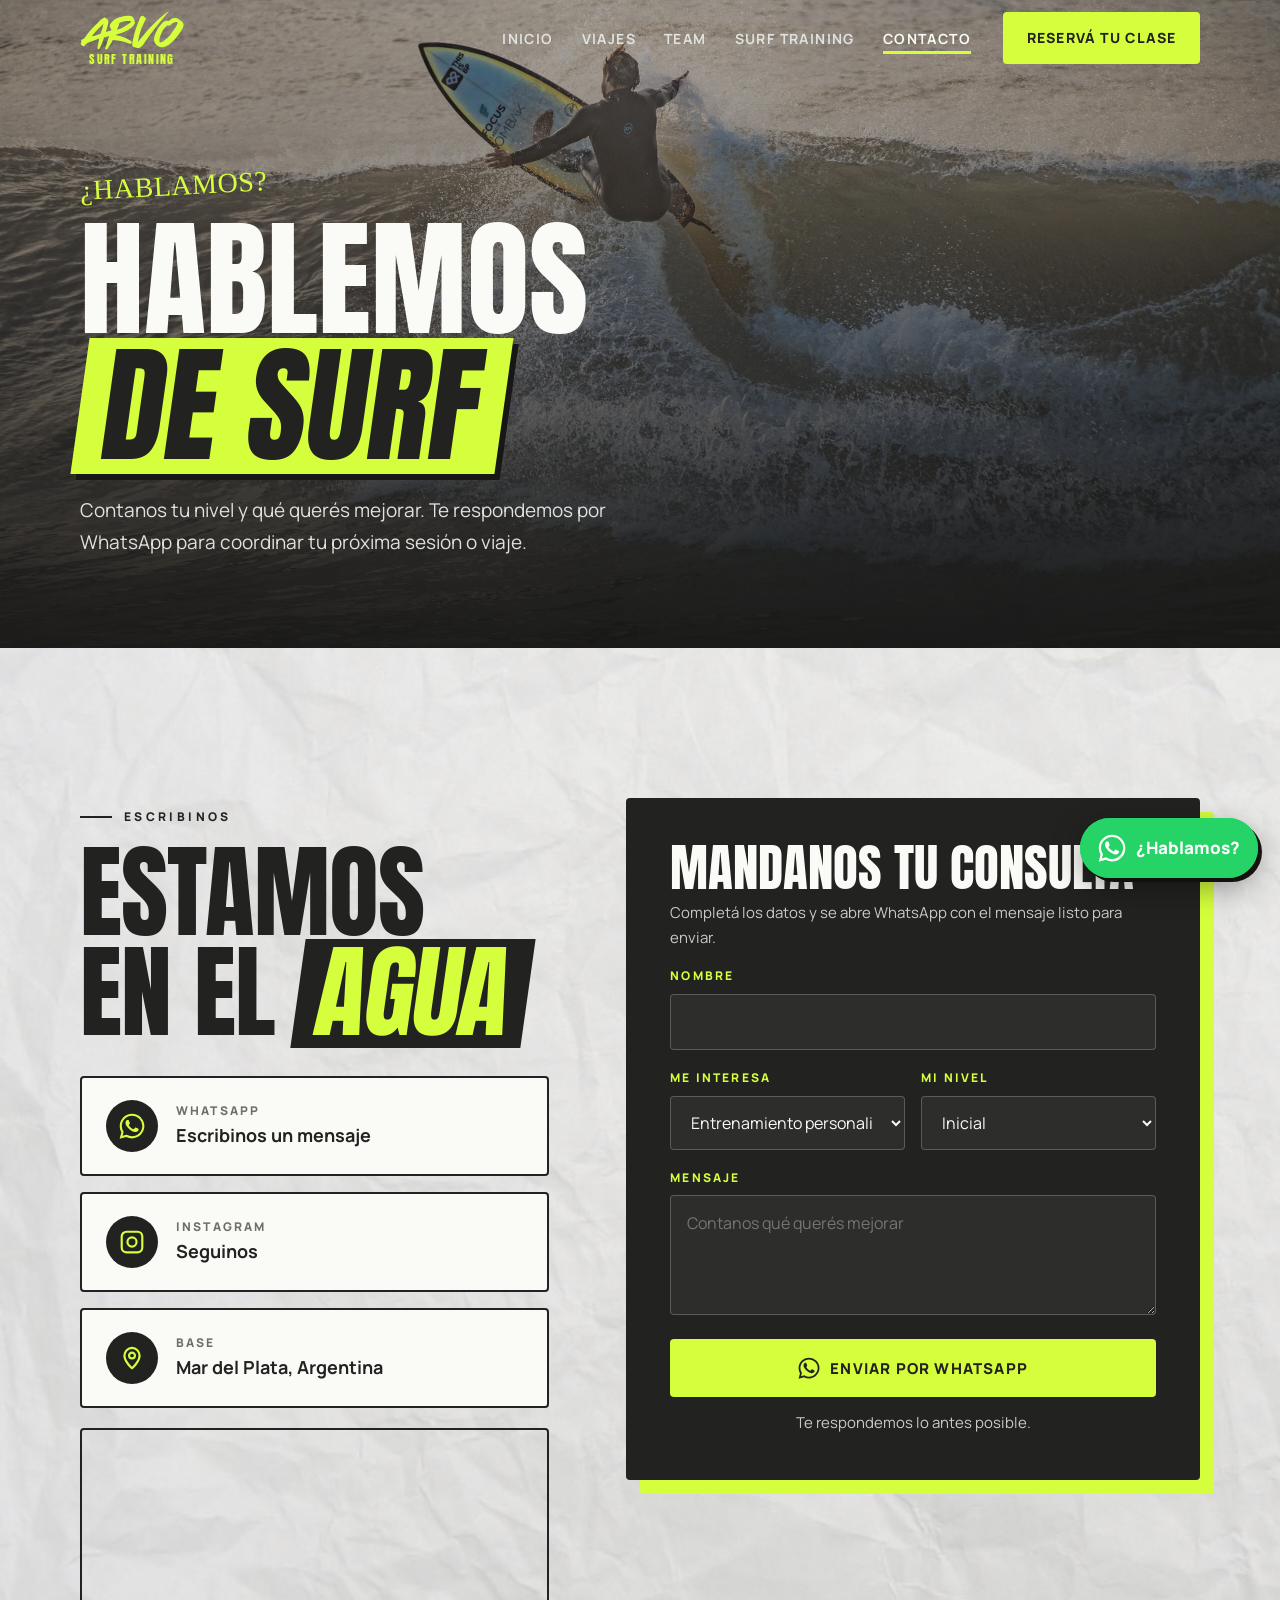
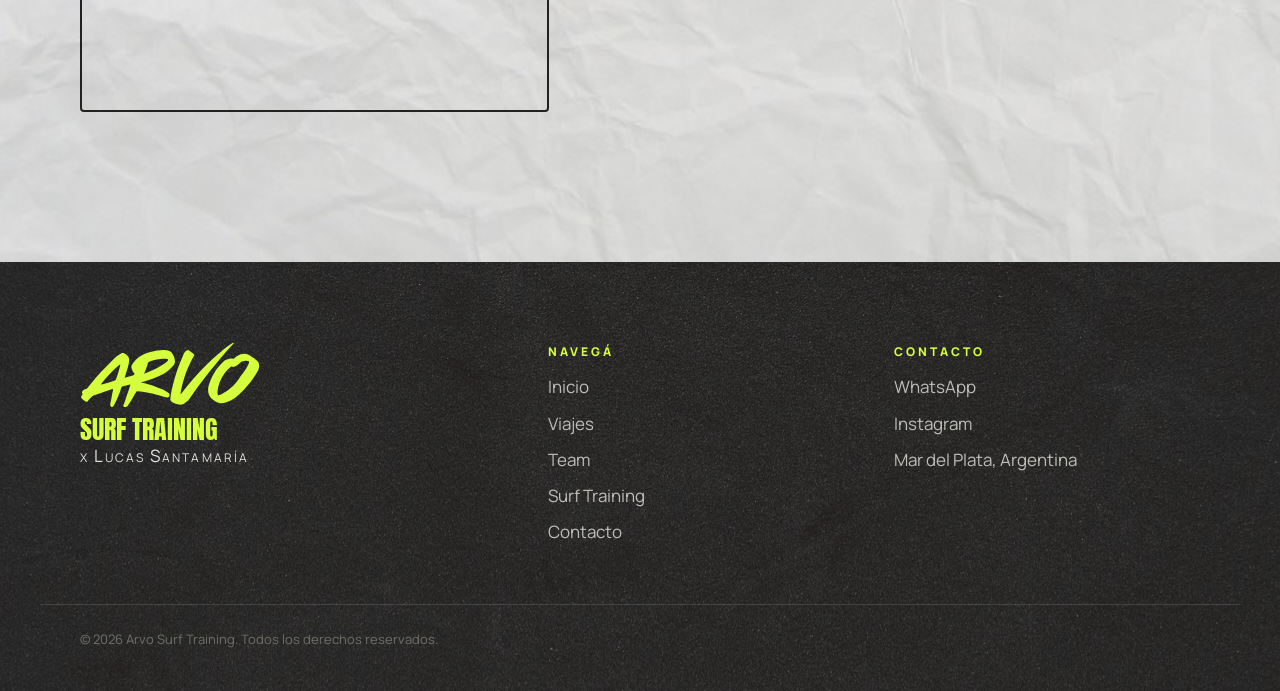
==== contacto.html @ 54c18ad3 "Agregar páginas Viajes, Team, Surf Training y Contacto - viajes.html: próximo trip Praia do Rosa, de" ====
<!DOCTYPE html>
<html lang="es">
<head>
  <meta charset="UTF-8">
  <meta name="viewport" content="width=device-width, initial-scale=1.0">
  <title>Contacto | Arvo Surf Training</title>
  <meta name="description" content="Contactá a Arvo Surf Training por WhatsApp o Instagram. Clases de surf y surf trips desde Mar del Plata.">
  <meta name="theme-color" content="#222221">
  <link rel="icon" href="assets/arvo-wordmark.svg" type="image/svg+xml">
  <link rel="preconnect" href="https://fonts.googleapis.com">
  <link rel="preconnect" href="https://fonts.gstatic.com" crossorigin>
  <link href="https://fonts.googleapis.com/css2?family=Anton&family=Manrope:wght@400;500;700;800&family=Permanent+Marker&display=swap" rel="stylesheet">
  <link rel="stylesheet" href="css/styles.css">
</head>
<body>

  <!-- ===== HEADER ===== -->
  <header class="header" id="header">
    <div class="container header__inner">
      <a href="index.html" class="logo" aria-label="Arvo Surf Training - Inicio">
        <img src="assets/arvo-wordmark.svg" alt="" class="logo__mark">
        <span class="logo__sub">Surf Training</span>
      </a>

      <nav class="nav" id="nav" aria-label="Principal">
        <ul class="nav__list">
          <li><a href="index.html" class="nav__link">Inicio</a></li>
          <li><a href="viajes.html" class="nav__link">Viajes</a></li>
          <li><a href="team.html" class="nav__link">Team</a></li>
          <li><a href="surf-training.html" class="nav__link">Surf Training</a></li>
          <li><a href="contacto.html" class="nav__link is-active" aria-current="page">Contacto</a></li>
        </ul>
        <a href="#" class="btn btn--lime nav__cta js-whatsapp">Reservá tu clase</a>
      </nav>

      <button class="burger" id="burger" aria-label="Abrir menú" aria-expanded="false" aria-controls="nav">
        <span></span><span></span><span></span>
      </button>
    </div>
  </header>

  <main>
    <section class="page-hero">
      <img class="page-hero__bg" src="assets/web/img-p23-104.jpg" alt="" style="object-position:center 50%">
      <div class="container page-hero__content">
        <p class="hand">¿Hablamos?</p>
        <h1 class="page-hero__title">Hablemos<br><span class="tag-lime">de surf</span></h1>
        <p class="page-hero__lead">Contanos tu nivel y qué querés mejorar. Te respondemos por WhatsApp para coordinar tu próxima sesión o viaje.</p>
      </div>
    </section>

    <section class="section texture-light">
      <div class="container contact-grid">
        <div class="reveal">
          <p class="eyebrow eyebrow--dark">Escribinos</p>
          <h2 class="title title--dark">Estamos<br>en el <span class="tag-dark">agua</span></h2>
          <div class="contact-cards">
            <a href="#" class="contact-card js-whatsapp">
              <span class="contact-card__icon"><svg aria-hidden="true"><use href="#i-whatsapp"/></svg></span>
              <span><small>WhatsApp</small><strong>Escribinos un mensaje</strong></span>
            </a>
            <a href="https://www.instagram.com/" target="_blank" rel="noopener" class="contact-card">
              <span class="contact-card__icon"><svg aria-hidden="true"><use href="#i-instagram"/></svg></span>
              <span><small>Instagram</small><strong>Seguinos</strong></span>
            </a>
            <div class="contact-card">
              <span class="contact-card__icon"><svg aria-hidden="true"><use href="#i-pin"/></svg></span>
              <span><small>Base</small><strong>Mar del Plata, Argentina</strong></span>
            </div>
          </div>
          <div class="map">
            <iframe title="Mapa de Mar del Plata" src="https://maps.google.com/maps?q=Mar%20del%20Plata&z=11&output=embed" loading="lazy" referrerpolicy="no-referrer-when-downgrade"></iframe>
          </div>
        </div>

        <form class="form reveal" id="contact-form">
          <h2>Mandanos tu consulta</h2>
          <p>Completá los datos y se abre WhatsApp con el mensaje listo para enviar.</p>
          <div class="field">
            <label for="nombre">Nombre</label>
            <input id="nombre" name="nombre" type="text" autocomplete="name" required>
          </div>
          <div class="form__row">
            <div class="field">
              <label for="interes">Me interesa</label>
              <select id="interes" name="interes">
                <option>Entrenamiento personalizado</option>
                <option>Video análisis</option>
                <option>Surf trip Praia do Rosa</option>
                <option>Otros viajes</option>
                <option>Arvo Talks</option>
              </select>
            </div>
            <div class="field">
              <label for="nivel">Mi nivel</label>
              <select id="nivel" name="nivel">
                <option>Inicial</option>
                <option>Intermedio</option>
                <option>Avanzado</option>
              </select>
            </div>
          </div>
          <div class="field">
            <label for="mensaje">Mensaje</label>
            <textarea id="mensaje" name="mensaje" placeholder="Contanos qué querés mejorar"></textarea>
          </div>
          <button type="submit" class="btn btn--lime btn--lg">
            <svg class="icon" aria-hidden="true"><use href="#i-whatsapp"/></svg>
            Enviar por WhatsApp
          </button>
          <p class="form__hint">Te respondemos lo antes posible.</p>
        </form>
      </div>
    </section>
  </main>

  <!-- ===== FOOTER ===== -->
  <footer class="footer texture-dark">
    <div class="container footer__grid">
      <div class="footer__brand">
        <img src="assets/arvo-wordmark.svg" alt="Arvo" class="footer__logo">
        <p class="footer__lockup">Surf Training</p>
        <p class="footer__by">x Lucas Santamaría</p>
      </div>
      <nav aria-label="Pie de página">
        <p class="footer__title">Navegá</p>
        <ul>
          <li><a href="index.html">Inicio</a></li>
          <li><a href="viajes.html">Viajes</a></li>
          <li><a href="team.html">Team</a></li>
          <li><a href="surf-training.html">Surf Training</a></li>
          <li><a href="contacto.html">Contacto</a></li>
        </ul>
      </nav>
      <div>
        <p class="footer__title">Contacto</p>
        <ul>
          <li><a href="#" class="js-whatsapp">WhatsApp</a></li>
          <li><a href="https://www.instagram.com/" target="_blank" rel="noopener">Instagram</a></li>
          <li>Mar del Plata, Argentina</li>
        </ul>
      </div>
    </div>
    <div class="container footer__bottom">
      <p>© <span id="year"></span> Arvo Surf Training. Todos los derechos reservados.</p>
    </div>
  </footer>

  <!-- ===== WHATSAPP FLOTANTE ===== -->
  <a href="#" class="wa-float js-whatsapp" aria-label="Chatear por WhatsApp">
    <svg class="icon" aria-hidden="true"><use href="#i-whatsapp"/></svg>
    <span class="wa-float__label">¿Hablamos?</span>
  </a>

  <!-- Iconos -->
  <svg width="0" height="0" style="position:absolute" aria-hidden="true">
    <symbol id="i-whatsapp" viewBox="0 0 24 24">
      <path fill="currentColor" d="M17.47 14.38c-.3-.15-1.76-.87-2.03-.97-.27-.1-.47-.15-.67.15-.2.3-.77.97-.94 1.17-.17.2-.35.22-.64.07-.3-.15-1.26-.46-2.4-1.48-.89-.79-1.49-1.77-1.66-2.07-.17-.3-.02-.46.13-.61.13-.13.3-.35.45-.52.15-.17.2-.3.3-.5.1-.2.05-.37-.02-.52-.08-.15-.67-1.62-.92-2.22-.24-.58-.49-.5-.67-.51h-.57c-.2 0-.52.07-.79.37-.27.3-1.04 1.02-1.04 2.48s1.07 2.88 1.21 3.08c.15.2 2.1 3.2 5.08 4.49.71.31 1.26.49 1.69.63.71.23 1.36.2 1.87.12.57-.09 1.76-.72 2.01-1.41.25-.7.25-1.29.17-1.41-.07-.12-.27-.2-.57-.35zM12.05 21.5h-.01a9.4 9.4 0 0 1-4.8-1.32l-.34-.2-3.57.94.95-3.48-.22-.36a9.4 9.4 0 0 1-1.44-5.02c0-5.2 4.24-9.44 9.45-9.44a9.4 9.4 0 0 1 9.44 9.45c0 5.2-4.24 9.43-9.46 9.43zm8.04-17.47A11.3 11.3 0 0 0 12.05.7C5.78.7.68 5.8.68 12.06c0 2 .52 3.96 1.52 5.68L.58 23.7l6.1-1.6a11.3 11.3 0 0 0 5.37 1.37h.01c6.26 0 11.36-5.1 11.37-11.36 0-3.04-1.18-5.89-3.34-8.04z"/>
    </symbol>
    <symbol id="i-instagram" viewBox="0 0 24 24">
      <path fill="none" stroke="currentColor" stroke-width="2" d="M7 2.5h10A4.5 4.5 0 0 1 21.5 7v10a4.5 4.5 0 0 1-4.5 4.5H7A4.5 4.5 0 0 1 2.5 17V7A4.5 4.5 0 0 1 7 2.5zM12 16.2a4.2 4.2 0 1 0 0-8.4 4.2 4.2 0 0 0 0 8.4zM17.6 6.4h.01"/>
    </symbol>
    <symbol id="i-pin" viewBox="0 0 24 24">
      <path fill="none" stroke="currentColor" stroke-width="2" stroke-linejoin="round" d="M12 21.5s-7-6.1-7-11.8a7 7 0 0 1 14 0c0 5.7-7 11.8-7 11.8zM12 12.4a2.7 2.7 0 1 0 0-5.4 2.7 2.7 0 0 0 0 5.4z"/>
    </symbol>
  </svg>

  <script src="js/main.js"></script>
</body>
</html>
---- css/styles.css ----
/* =========================================================
   ARVO SURF TRAINING — estilos globales
   Paleta (Brand Guidelines):
     P Black 6C       #222221
     P 663 C          #E1E1DF
     P 374 C (lima)   #D5FF3C
     P Cool Gray 9 C  #6F6F69
   Tipografías: Thunder LC -> Anton (títulos)
                Intelo Alt -> Manrope (textos)
                MBJ Handwriting -> Permanent Marker (detalles)
   ========================================================= */

:root {
  --black: #222221;
  --black-deep: #171716;
  --light: #E1E1DF;
  --lime: #D5FF3C;
  --gray: #6F6F69;
  --white: #FAFAF7;

  --font-title: "Anton", "Impact", sans-serif;
  --font-body: "Manrope", system-ui, sans-serif;
  --font-hand: "Permanent Marker", cursive;

  --container: 1200px;
  --gutter: clamp(16px, 4vw, 40px);
  --header-h: 76px;
  --radius: 4px;
  --ease: cubic-bezier(.2, .7, .2, 1);
}

*, *::before, *::after { box-sizing: border-box; }
html { scroll-behavior: smooth; -webkit-text-size-adjust: 100%; }
body {
  margin: 0;
  font-family: var(--font-body);
  font-size: 17px;
  line-height: 1.65;
  color: var(--light);
  background: var(--black);
  overflow-x: hidden;
}
img { display: block; max-width: 100%; height: auto; }
a { color: inherit; }
ul { margin: 0; padding: 0; list-style: none; }
h1, h2, h3 { margin: 0; font-weight: 400; }
p { margin: 0 0 1em; }
strong { color: var(--white); font-weight: 700; }
:focus-visible { outline: 3px solid var(--lime); outline-offset: 3px; }

.container { width: 100%; max-width: var(--container); margin-inline: auto; padding-inline: var(--gutter); }
.center { text-align: center; }
.lime { color: var(--lime); }

/* ---------- Texturas de marca ---------- */
.texture-dark {
  background-color: var(--black);
  background-image: linear-gradient(rgba(34,34,33,.55), rgba(34,34,33,.55)), url("../assets/web/img-p01-136.jpg");
  background-size: cover;
}
.texture-light {
  color: var(--black);
  background-color: var(--light);
  background-image: linear-gradient(rgba(225,225,223,.55), rgba(225,225,223,.55)), url("../assets/web/img-p01-10411.jpg");
  background-size: cover;
}

/* ---------- Tipografía ---------- */
.eyebrow {
  display: inline-flex; align-items: center; gap: 12px;
  font-size: 12px; font-weight: 800; letter-spacing: .28em; text-transform: uppercase;
  color: var(--lime); margin-bottom: 18px;
}
.eyebrow::before { content: ""; width: 32px; height: 2px; background: currentColor; }
.eyebrow--dark { color: var(--black); }

.title {
  font-family: var(--font-title);
  font-size: clamp(48px, 8vw, 104px);
  line-height: .92;
  text-transform: uppercase;
  letter-spacing: -.01em;
  color: var(--white);
  margin-bottom: 28px;
}
.title--dark { color: var(--black); }
.hand { font-family: var(--font-hand); text-transform: uppercase; letter-spacing: .02em; }

/* Etiquetas estilo "sticker" como en los layouts de IG */
.tag-lime, .tag-dark, .tag-outline {
  display: inline-block; padding: .02em .18em .04em; line-height: 1;
  transform: skewX(-8deg);
}
.tag-lime { background: var(--lime); color: var(--black); box-shadow: 6px 6px 0 var(--black-deep); }
.tag-lime--tilt { transform: skewX(-8deg) rotate(-2deg); }
.tag-dark { background: var(--black); color: var(--lime); }
.tag-outline { background: var(--light); color: var(--black); box-shadow: 6px 6px 0 var(--black-deep); }

/* ---------- Botones ---------- */
.btn {
  display: inline-flex; align-items: center; justify-content: center; gap: 10px;
  padding: 12px 22px; border: 2px solid transparent; border-radius: var(--radius);
  font-family: var(--font-body); font-weight: 800; font-size: 14px;
  letter-spacing: .08em; text-transform: uppercase; text-decoration: none;
  cursor: pointer; transition: transform .25s var(--ease), background .25s, color .25s, box-shadow .25s;
}
.btn:hover { transform: translate(-3px, -3px); }
.btn--lg { padding: 16px 28px; font-size: 15px; }
.btn--lime { background: var(--lime); color: var(--black); }
.btn--lime:hover { box-shadow: 5px 5px 0 var(--white); }
.btn--dark { background: var(--black); color: var(--lime); }
.btn--dark:hover { box-shadow: 5px 5px 0 var(--gray); }
.btn--ghost { border-color: var(--white); color: var(--white); }
.btn--ghost:hover { background: var(--white); color: var(--black); box-shadow: 5px 5px 0 var(--lime); }
.icon { width: 22px; height: 22px; flex: none; }

.link-arrow {
  display: inline-flex; gap: 10px; align-items: center;
  font-weight: 800; letter-spacing: .08em; text-transform: uppercase; font-size: 14px;
  color: var(--lime); text-decoration: none; border-bottom: 2px solid var(--lime); padding-bottom: 4px;
}
.link-arrow span { transition: transform .25s var(--ease); }
.link-arrow:hover span { transform: translateX(6px); }

/* ---------- Header ---------- */
.header {
  position: fixed; inset: 0 0 auto; z-index: 50; height: var(--header-h);
  display: flex; align-items: center;
  transition: background .3s, box-shadow .3s, height .3s;
}
/* El blur va en un pseudo-elemento: backdrop-filter en .header atraparía el menú mobile (position: fixed) */
.header::before {
  content: ""; position: absolute; inset: 0; z-index: -1; opacity: 0;
  background: rgba(23,23,22,.92); backdrop-filter: blur(10px); box-shadow: 0 1px 0 rgba(213,255,60,.18);
  transition: opacity .3s;
}
.header.is-scrolled { --header-h: 64px; }
.header.is-scrolled::before { opacity: 1; }
.header__inner { display: flex; align-items: center; justify-content: space-between; gap: 24px; }

.logo { display: flex; flex-direction: column; align-items: center; text-decoration: none; line-height: 1; }
.logo__mark { width: 104px; }
.logo__sub { font-family: var(--font-title); font-size: 12px; letter-spacing: .12em; text-transform: uppercase; color: var(--lime); margin-top: 3px; }

.nav { display: flex; align-items: center; gap: 32px; }
.nav__list { display: flex; gap: 28px; }
.nav__link {
  position: relative; text-decoration: none; font-weight: 700; font-size: 14px;
  letter-spacing: .1em; text-transform: uppercase; color: var(--light); padding: 6px 0;
  transition: color .2s;
}
.nav__link::after {
  content: ""; position: absolute; left: 0; bottom: 0; height: 3px; width: 100%;
  background: var(--lime); transform: scaleX(0); transform-origin: left; transition: transform .3s var(--ease);
}
.nav__link:hover, .nav__link.is-active { color: var(--white); }
.nav__link:hover::after, .nav__link.is-active::after { transform: scaleX(1); }

.burger { display: none; }

/* ---------- Hero ---------- */
.hero {
  position: relative; min-height: 100vh; min-height: 100svh;
  display: flex; align-items: center; overflow: hidden;
  padding: calc(var(--header-h) + 40px) 0 100px;
}
.hero__bg, .hero__bg img { position: absolute; inset: 0; width: 100%; height: 100%; }
.hero__bg img { object-fit: cover; object-position: 62% 40%; transform: scale(1.06); animation: heroZoom 14s var(--ease) forwards; }
@keyframes heroZoom { to { transform: scale(1); } }
.hero__overlay {
  position: absolute; inset: 0;
  background:
    linear-gradient(90deg, rgba(23,23,22,.92) 0%, rgba(23,23,22,.6) 45%, rgba(23,23,22,.15) 100%),
    linear-gradient(0deg, rgba(23,23,22,.85) 0%, transparent 35%);
}
.hero__content { position: relative; z-index: 2; }
.hero__kicker { color: var(--lime); font-size: clamp(20px, 2.4vw, 28px); margin-bottom: 8px; transform: rotate(-3deg); transform-origin: left; }
.hero__title {
  font-family: var(--font-title); text-transform: uppercase; color: var(--white);
  font-size: clamp(60px, 11vw, 156px); line-height: .9; margin-bottom: 28px;
}
.hero__title .tag-lime { margin: .06em 0; }
.hero__lead { max-width: 520px; font-size: clamp(16px, 1.6vw, 19px); color: var(--light); margin-bottom: 36px; }
.hero__actions { display: flex; flex-wrap: wrap; gap: 16px; }

.hero__badge {
  position: absolute; right: clamp(24px, 6vw, 96px); bottom: 210px; z-index: 2;
  width: 170px; height: 170px; display: grid; place-items: center;
}
.badge-ring { position: absolute; inset: 0; animation: spin 22s linear infinite; }
.badge-ring text { font-family: var(--font-body); font-weight: 800; font-size: 15.5px; letter-spacing: .2em; fill: var(--lime); }
.badge-mark { width: 88px; }
@keyframes spin { to { transform: rotate(360deg); } }

.hero__scroll {
  position: absolute; left: 50%; bottom: 28px; z-index: 2; translate: -50% 0;
  width: 26px; height: 42px; border: 2px solid var(--light); border-radius: 14px;
}
.hero__scroll span { position: absolute; left: 50%; top: 8px; width: 4px; height: 8px; margin-left: -2px; border-radius: 2px; background: var(--lime); animation: scrollDot 1.8s infinite; }
@keyframes scrollDot { 0% { opacity: 0; transform: translateY(0); } 40% { opacity: 1; } 100% { opacity: 0; transform: translateY(14px); } }

/* ---------- Marquee ---------- */
.marquee {
  overflow: hidden; background: var(--lime); color: var(--black);
  padding: 16px 0; transform: rotate(-1.5deg) scale(1.03); margin: -18px 0 0; position: relative; z-index: 3;
  box-shadow: 0 10px 0 var(--black-deep);
}
.marquee__track { display: flex; width: max-content; gap: 28px; align-items: center; animation: marquee 32s linear infinite; }
.marquee span { font-family: var(--font-title); font-size: clamp(22px, 3vw, 34px); text-transform: uppercase; white-space: nowrap; }
.marquee i { font-style: normal; font-size: 18px; }
@keyframes marquee { to { transform: translateX(-50%); } }

/* ---------- Secciones ---------- */
.section { padding: clamp(80px, 12vw, 150px) 0; }
.section__head { text-align: center; margin-bottom: 56px; }
.section__head .eyebrow { justify-content: center; }
.section__head .title { margin-bottom: 10px; }
.section__note { color: var(--gray); font-size: 20px; transform: rotate(-2deg); }

/* Tapes (cinta de embalar) */
.tape {
  position: absolute; z-index: 3; width: 120px; height: 34px;
  background: rgba(34,34,33,.88);
  background-image: linear-gradient(90deg, rgba(255,255,255,.06), rgba(255,255,255,0) 40%, rgba(255,255,255,.08));
  clip-path: polygon(3% 0, 97% 4%, 100% 30%, 96% 55%, 100% 100%, 2% 96%, 0 70%, 4% 45%, 0 15%);
}
.tape--tl { top: -14px; left: -26px; transform: rotate(-32deg); }
.tape--br { bottom: -12px; right: -24px; transform: rotate(-28deg); }
.tape--top { top: -16px; left: 50%; margin-left: -60px; transform: rotate(3deg); background-color: rgba(225,225,223,.85); }

/* ---------- Coach ---------- */
.coach__grid { display: grid; grid-template-columns: 1.05fr 1fr; gap: clamp(40px, 7vw, 100px); align-items: center; }
.coach__media { position: relative; }
.coach__media img { width: 100%; aspect-ratio: 4 / 5; object-fit: cover; object-position: 40% 50%; filter: grayscale(.25) contrast(1.05); box-shadow: 18px 18px 0 var(--lime); }
.coach__text p { color: #c9c9c6; max-width: 520px; }

.stats { display: grid; grid-template-columns: repeat(3, 1fr); gap: 16px; margin: 36px 0 40px; padding-top: 28px; border-top: 1px solid rgba(225,225,223,.2); }
.stats strong { display: block; font-family: var(--font-title); font-size: clamp(34px, 4vw, 48px); line-height: 1; color: var(--lime); font-weight: 400; }
.stats span { font-size: 13px; text-transform: uppercase; letter-spacing: .1em; color: var(--light); }

/* ---------- Servicios ---------- */
.cards { display: grid; grid-template-columns: repeat(3, 1fr); gap: 20px; margin-bottom: 56px; }
.card {
  position: relative; padding: 36px 30px 32px; background: var(--white);
  border: 2px solid var(--black); border-radius: var(--radius);
  transition: transform .3s var(--ease), box-shadow .3s var(--ease), background .3s;
}
.card:hover { transform: translate(-6px, -6px); box-shadow: 8px 8px 0 var(--black); background: var(--lime); }
.card__num { font-family: var(--font-hand); font-size: 26px; color: var(--gray); display: block; margin-bottom: 18px; }
.card:hover .card__num { color: var(--black); }
.card h3 { font-family: var(--font-title); font-size: 30px; line-height: 1; text-transform: uppercase; margin-bottom: 14px; }
.card p { margin: 0; font-size: 15.5px; color: #3c3c3a; }

/* ---------- Trip ---------- */
.trip { position: relative; padding: clamp(90px, 13vw, 160px) 0; overflow: hidden; }
.trip__bg { position: absolute; inset: 0; width: 100%; height: 100%; object-fit: cover; object-position: center 45%; filter: blur(8px) saturate(.8); transform: scale(1.1); }
.trip__overlay { position: absolute; inset: 0; background: linear-gradient(90deg, rgba(23,23,22,.94) 0%, rgba(23,23,22,.75) 55%, rgba(23,23,22,.45) 100%); }
.trip__grid { position: relative; display: grid; grid-template-columns: 1.2fr .8fr; gap: 60px; align-items: center; }
.trip__text .title { font-size: clamp(52px, 8vw, 110px); line-height: 1.02; }
.tag-outline--tilt { transform: skewX(-8deg) rotate(-2deg); }
.trip__date {
  display: inline-block; padding: 8px 20px; border-radius: 40px; margin-top: -4px;
  background: var(--black-deep); border: 1px solid rgba(213,255,60,.4);
  color: var(--lime) !important; font-weight: 800; letter-spacing: .08em; text-transform: uppercase; font-size: 15px;
}
.checks__highlight { border-color: var(--lime) !important; color: var(--lime); }
.trip__note { font-size: 13px; color: var(--gray) !important; margin: -24px 0 32px; }
.trip__text > p { max-width: 480px; color: #cfcfcc; }
.trip__includes-title { font-weight: 800; letter-spacing: .2em; text-transform: uppercase; font-size: 13px; color: var(--white) !important; margin-top: 24px; }
.checks { display: flex; flex-wrap: wrap; gap: 10px 14px; margin-bottom: 40px; }
.checks li { display: flex; align-items: center; gap: 8px; padding: 8px 14px; border: 1px solid rgba(225,225,223,.3); border-radius: 40px; font-size: 14px; font-weight: 700; }
.checks li::before { content: "✓"; font-family: var(--font-hand); color: var(--lime); }
.trip__poster { position: relative; justify-self: center; max-width: 400px; transform: rotate(3deg); transition: transform .4s var(--ease); }
.trip__poster:hover { transform: rotate(0) scale(1.02); }
.trip__poster img { box-shadow: 0 30px 60px rgba(0,0,0,.5); }

/* ---------- Team ---------- */
.team__grid { display: grid; grid-template-columns: .9fr 1.1fr; gap: clamp(40px, 7vw, 100px); align-items: center; }
.team__text p { color: #c9c9c6; max-width: 460px; margin-bottom: 32px; }
.team__media { position: relative; padding-bottom: 60px; }
.team__media > img { width: 100%; aspect-ratio: 3 / 2; object-fit: cover; box-shadow: -18px 18px 0 var(--gray); }
.team__sticker { position: absolute; right: -10px; bottom: 0; width: 34%; transform: rotate(6deg); box-shadow: 0 20px 40px rgba(0,0,0,.5); border: 6px solid var(--white); }

/* ---------- Galería ---------- */
.gallery { display: grid; grid-template-columns: 2fr 1fr 2fr; height: clamp(260px, 32vw, 460px); background: var(--black-deep); }
.gallery__item { margin: 0; overflow: hidden; }
.gallery__item img { width: 100%; height: 100%; object-fit: cover; filter: grayscale(1) contrast(1.1); transition: filter .5s, transform .6s var(--ease); }
.gallery__item:hover img { filter: grayscale(0); transform: scale(1.05); }

/* ---------- CTA ---------- */
.cta { background: var(--lime); color: var(--black); padding: clamp(80px, 11vw, 140px) 0; position: relative; overflow: hidden; }
.cta::before {
  content: ""; position: absolute; inset: 0; opacity: .12;
  background: repeating-linear-gradient(-58deg, var(--black) 0 2px, transparent 2px 14px);
}
.cta__inner { position: relative; text-align: center; }
.cta__kicker { font-size: clamp(20px, 2.4vw, 28px); transform: rotate(-2deg); margin-bottom: 8px; }
.cta__title { font-family: var(--font-title); font-size: clamp(52px, 9vw, 120px); line-height: .95; text-transform: uppercase; margin-bottom: 40px; }

/* ---------- Footer ---------- */
.footer { padding: 80px 0 28px; }
.footer__grid { display: grid; grid-template-columns: 1.4fr 1fr 1fr; gap: 40px; padding-bottom: 50px; border-bottom: 1px solid rgba(225,225,223,.15); }
.footer__logo { width: 180px; }
.footer__lockup { font-family: var(--font-title); font-size: 26px; text-transform: uppercase; color: var(--lime); margin: 8px 0 0; line-height: 1; }
.footer__by { font-variant: small-caps; letter-spacing: .12em; color: var(--light); }
.footer__title { font-weight: 800; font-size: 12px; letter-spacing: .25em; text-transform: uppercase; color: var(--lime); }
.footer ul li { margin-bottom: 8px; color: #bdbdb9; }
.footer ul a { text-decoration: none; transition: color .2s; }
.footer ul a:hover { color: var(--lime); }
.footer__bottom { padding-top: 24px; font-size: 13px; color: var(--gray); }

/* ---------- WhatsApp flotante ---------- */
.wa-float {
  position: fixed; right: 22px; bottom: 22px; z-index: 60;
  display: flex; align-items: center; gap: 10px;
  height: 60px; padding: 0 18px; border-radius: 30px;
  background: #25D366; color: #fff; text-decoration: none; font-weight: 800;
  box-shadow: 0 10px 30px rgba(0,0,0,.35), 4px 4px 0 var(--black-deep);
  transition: transform .25s var(--ease);
}
.wa-float:hover { transform: translateY(-4px); }
.wa-float .icon { width: 28px; height: 28px; }
.wa-float::before {
  content: ""; position: absolute; inset: 0; border-radius: inherit; border: 2px solid #25D366;
  animation: pulse 2.4s infinite; pointer-events: none;
}
@keyframes pulse { 0% { opacity: .8; transform: scale(1); } 100% { opacity: 0; transform: scale(1.35); } }

/* ---------- Reveal on scroll ---------- */
.reveal { opacity: 0; transform: translateY(40px); transition: opacity .8s var(--ease), transform .8s var(--ease); }
.reveal.is-visible { opacity: 1; transform: none; }
.trip__poster.reveal.is-visible { transform: rotate(3deg); }

/* =========================================================
   PÁGINAS INTERNAS
   ========================================================= */

/* ---------- Hero de página ---------- */
.page-hero {
  position: relative; min-height: 72vh; min-height: 72svh; overflow: hidden;
  display: flex; align-items: flex-end; padding: calc(var(--header-h) + 60px) 0 90px;
}
.page-hero__bg { position: absolute; inset: 0; width: 100%; height: 100%; object-fit: cover; }
.page-hero::after {
  content: ""; position: absolute; inset: 0;
  background: linear-gradient(0deg, rgba(23,23,22,.95) 0%, rgba(23,23,22,.55) 55%, rgba(23,23,22,.35) 100%);
}
.page-hero__content { position: relative; z-index: 2; }
.page-hero__title {
  font-family: var(--font-title); text-transform: uppercase; color: var(--white);
  font-size: clamp(56px, 10vw, 140px); line-height: .92; margin-bottom: 22px;
}
.page-hero__lead { max-width: 580px; font-size: clamp(16px, 1.6vw, 19px); margin: 0; }
.page-hero .hand { color: var(--lime); font-size: clamp(20px, 2.4vw, 28px); transform: rotate(-3deg); transform-origin: left; margin-bottom: 6px; }

/* ---------- Bloque imagen + texto ---------- */
.split { display: grid; grid-template-columns: 1fr 1fr; gap: clamp(40px, 7vw, 100px); align-items: center; }
.split--reverse > :first-child { order: 2; }
.split__media { position: relative; }
.split__media img { width: 100%; aspect-ratio: 4 / 3; object-fit: cover; box-shadow: 18px 18px 0 var(--lime); }
.split__media--poster img { aspect-ratio: auto; max-width: 330px; margin-inline: auto; box-shadow: 0 30px 60px rgba(0,0,0,.45); transform: rotate(-3deg); }
.split__text p { color: #c9c9c6; max-width: 540px; }
.texture-light .split__text p { color: #3c3c3a; }

/* ---------- Pasos del método ---------- */
.steps { display: grid; grid-template-columns: repeat(5, 1fr); gap: 16px; counter-reset: step; }
.step { position: relative; padding: 28px 22px; border-top: 4px solid var(--lime); background: rgba(250,250,247,.04); }
.step::before {
  counter-increment: step; content: counter(step, decimal-leading-zero);
  display: block; font-family: var(--font-hand); font-size: 28px; color: var(--lime); margin-bottom: 14px;
}
.step h3 { font-family: var(--font-title); font-size: 26px; line-height: 1; text-transform: uppercase; color: var(--white); margin-bottom: 10px; }
.step p { margin: 0; font-size: 15px; color: #c9c9c6; }

/* ---------- Niveles ---------- */
.levels { display: grid; grid-template-columns: repeat(3, 1fr); gap: 20px; }
.level { padding: 34px 30px; border: 2px solid var(--black); background: var(--white); border-radius: var(--radius); }
.level--featured { background: var(--black); color: var(--light); }
.level__tag { display: inline-block; font-family: var(--font-hand); font-size: 18px; color: var(--gray); margin-bottom: 8px; }
.level--featured .level__tag { color: var(--lime); }
.level h3 { font-family: var(--font-title); font-size: 38px; line-height: 1; text-transform: uppercase; margin-bottom: 14px; }
.level--featured h3 { color: var(--white); }
.level p { font-size: 15.5px; color: #3c3c3a; }
.level--featured p { color: #c9c9c6; }
.level ul li { position: relative; padding-left: 24px; margin-bottom: 8px; font-size: 15px; font-weight: 600; }
.level ul li::before { content: "✓"; position: absolute; left: 0; font-family: var(--font-hand); color: var(--gray); }
.level--featured ul li::before { color: var(--lime); }

/* ---------- Cita ---------- */
.quote { font-size: clamp(20px, 2.2vw, 26px); line-height: 1.4; font-weight: 500; color: var(--white) !important; border-left: 4px solid var(--lime); padding-left: 22px; margin: 26px 0 30px; }
.quote cite { display: block; margin-top: 10px; font-family: var(--font-hand); font-style: normal; font-size: 18px; color: var(--lime); }

/* ---------- Tarjetas de viaje ---------- */
.trips { display: grid; grid-template-columns: repeat(3, 1fr); gap: 24px; }
.trip-card { display: flex; flex-direction: column; background: var(--black-deep); border: 1px solid rgba(225,225,223,.12); border-radius: var(--radius); overflow: hidden; transition: transform .3s var(--ease), box-shadow .3s var(--ease); }
.trip-card:hover { transform: translateY(-6px); box-shadow: 0 0 0 2px var(--lime); }
.trip-card__img { position: relative; aspect-ratio: 4 / 3; overflow: hidden; }
.trip-card__img img { width: 100%; height: 100%; object-fit: cover; transition: transform .6s var(--ease); }
.trip-card:hover .trip-card__img img { transform: scale(1.05); }
.trip-card__badge { position: absolute; top: 14px; left: 14px; padding: 6px 12px; background: var(--lime); color: var(--black); font-size: 12px; font-weight: 800; letter-spacing: .1em; text-transform: uppercase; }
.trip-card__badge--muted { background: var(--light); }
.trip-card__body { flex: 1; display: flex; flex-direction: column; padding: 26px 24px 28px; }
.trip-card__place { font-size: 12px; font-weight: 800; letter-spacing: .2em; text-transform: uppercase; color: var(--lime); margin-bottom: 6px; }
.trip-card h3 { font-family: var(--font-title); font-size: 34px; line-height: 1; text-transform: uppercase; color: var(--white); margin-bottom: 12px; }
.trip-card p { font-size: 15px; color: #c9c9c6; }
.trip-card .link-arrow { margin-top: auto; align-self: flex-start; }

/* ---------- Preguntas frecuentes ---------- */
.faq { max-width: 860px; margin-inline: auto; }
.faq details { border-bottom: 1px solid rgba(34,34,33,.2); }
.texture-dark .faq details { border-color: rgba(225,225,223,.15); }
.faq summary {
  display: flex; justify-content: space-between; align-items: center; gap: 20px;
  padding: 24px 0; cursor: pointer; list-style: none;
  font-family: var(--font-title); font-size: clamp(22px, 2.4vw, 28px); line-height: 1.1; text-transform: uppercase;
}
.faq summary::-webkit-details-marker { display: none; }
.faq summary::after { content: "+"; flex: none; font-family: var(--font-body); font-size: 30px; font-weight: 400; transition: transform .3s var(--ease); }
.faq details[open] summary::after { transform: rotate(45deg); }
.faq details p { margin: -6px 0 26px; max-width: 720px; font-size: 16px; }
.texture-light .faq details p { color: #3c3c3a; }
.texture-dark .faq summary { color: var(--white); }
.texture-dark .faq details p { color: #c9c9c6; }

/* ---------- Team ---------- */
.values { display: grid; grid-template-columns: repeat(3, 1fr); gap: 20px; }
.value { padding: 32px 28px; background: var(--white); border: 2px solid var(--black); border-radius: var(--radius); }
.value h3 { font-family: var(--font-title); font-size: 32px; line-height: 1; text-transform: uppercase; margin-bottom: 10px; }
.value h3 span { color: var(--gray); font-family: var(--font-hand); font-size: 22px; margin-right: 8px; }
.value p { margin: 0; font-size: 15.5px; color: #3c3c3a; }

.versus { display: flex; align-items: center; gap: 18px; margin: 10px 0 28px; font-family: var(--font-title); font-size: clamp(40px, 5vw, 64px); text-transform: uppercase; line-height: 1; color: var(--white); }
.versus span { color: var(--lime); font-size: .7em; }

/* ---------- Contacto ---------- */
.contact-grid { display: grid; grid-template-columns: .9fr 1.1fr; gap: clamp(40px, 6vw, 80px); align-items: start; }
.contact-cards { display: grid; gap: 16px; }
.contact-card {
  display: flex; align-items: center; gap: 18px; padding: 22px 24px;
  background: var(--white); border: 2px solid var(--black); border-radius: var(--radius);
  text-decoration: none; color: var(--black); transition: transform .25s var(--ease), box-shadow .25s var(--ease), background .25s;
}
a.contact-card:hover { transform: translate(-4px, -4px); box-shadow: 6px 6px 0 var(--black); background: var(--lime); }
.contact-card__icon { flex: none; display: grid; place-items: center; width: 52px; height: 52px; border-radius: 50%; background: var(--black); color: var(--lime); }
.contact-card__icon svg { width: 26px; height: 26px; }
.contact-card small { display: block; font-size: 12px; font-weight: 800; letter-spacing: .18em; text-transform: uppercase; color: var(--gray); }
.contact-card strong { color: var(--black); font-size: 18px; }

.form { padding: clamp(28px, 4vw, 44px); background: var(--black); color: var(--light); border-radius: var(--radius); box-shadow: 14px 14px 0 var(--lime); }
.form h2 { font-family: var(--font-title); font-size: clamp(36px, 4vw, 52px); line-height: 1; text-transform: uppercase; color: var(--white); margin-bottom: 8px; }
.form > p { color: #c9c9c6; font-size: 15px; }
.form__row { display: grid; grid-template-columns: 1fr 1fr; gap: 16px; }
.field { display: flex; flex-direction: column; gap: 8px; margin-bottom: 18px; }
.field label { font-size: 12px; font-weight: 800; letter-spacing: .18em; text-transform: uppercase; color: var(--lime); }
.field input, .field select, .field textarea {
  width: 100%; padding: 14px 16px; border: 1px solid rgba(225,225,223,.25); border-radius: var(--radius);
  background: rgba(250,250,247,.05); color: var(--white); font: inherit; font-size: 16px;
  transition: border-color .2s, background .2s;
}
.field select option { color: var(--black); }
.field textarea { min-height: 120px; resize: vertical; }
.field input:focus, .field select:focus, .field textarea:focus { outline: none; border-color: var(--lime); background: rgba(250,250,247,.08); }
.form .btn { width: 100%; margin-top: 6px; }
.form__hint { margin: 14px 0 0; font-size: 13px; color: var(--gray); text-align: center; }

.map { margin-top: 20px; border: 2px solid var(--black); border-radius: var(--radius); overflow: hidden; line-height: 0; }
.map iframe { width: 100%; height: 280px; border: 0; filter: grayscale(1) contrast(1.1); }

/* =========================================================
   RESPONSIVE
   ========================================================= */
@media (max-width: 1024px) {
  .nav__list { gap: 20px; }
  .nav__cta { display: none; }
  .cards { grid-template-columns: repeat(2, 1fr); }
  .steps { grid-template-columns: repeat(2, 1fr); }
  .steps .step:last-child { grid-column: 1 / -1; }
  .trips, .levels, .values { grid-template-columns: repeat(2, 1fr); }
}

@media (max-width: 860px) {
  :root { --header-h: 64px; }
  body { font-size: 16px; }

  /* Menú mobile */
  .burger {
    display: flex; flex-direction: column; justify-content: center; gap: 6px;
    width: 44px; height: 44px; padding: 10px; border: 0; background: none; cursor: pointer; z-index: 70;
  }
  .burger span { display: block; height: 3px; background: var(--white); border-radius: 2px; transition: transform .3s var(--ease), opacity .3s; }
  .burger[aria-expanded="true"] span:nth-child(1) { transform: translateY(9px) rotate(45deg); background: var(--black); }
  .burger[aria-expanded="true"] span:nth-child(2) { opacity: 0; }
  .burger[aria-expanded="true"] span:nth-child(3) { transform: translateY(-9px) rotate(-45deg); background: var(--black); }

  .nav {
    position: fixed; inset: 0; z-index: 65; background: var(--lime);
    flex-direction: column; justify-content: center; align-items: flex-start; gap: 40px;
    padding: 100px var(--gutter) 40px;
    clip-path: circle(0 at calc(100% - 42px) 32px); visibility: hidden;
    transition: clip-path .6s var(--ease), visibility 0s .6s;
  }
  .nav.is-open { clip-path: circle(150% at calc(100% - 42px) 32px); visibility: visible; transition: clip-path .6s var(--ease); }
  .nav__list { flex-direction: column; gap: 4px; }
  .nav__link { font-family: var(--font-title); font-size: clamp(44px, 12vw, 64px); letter-spacing: 0; color: var(--black); line-height: 1.1; }
  .nav__link::after { background: var(--black); height: 5px; }
  .nav__link:hover, .nav__link.is-active { color: var(--black); }
  .nav__cta { display: inline-flex; background: var(--black); color: var(--lime); }
  body.menu-open { overflow: hidden; }
  body.menu-open .logo { visibility: hidden; }

  .hero { align-items: flex-end; padding-bottom: 110px; }
  .hero__bg img { object-position: 70% 40%; }
  .hero__overlay { background: linear-gradient(0deg, rgba(23,23,22,.96) 0%, rgba(23,23,22,.7) 50%, rgba(23,23,22,.25) 100%); }
  .hero__badge { width: 110px; height: 110px; top: calc(var(--header-h) + 20px); bottom: auto; right: 16px; }
  .badge-mark { width: 56px; }
  .hero__scroll { display: none; }
  .hero__actions .btn { flex: 1 1 100%; }

  .coach__grid, .trip__grid, .team__grid { grid-template-columns: 1fr; }
  .coach__media { margin: 0 18px 30px 0; }
  .coach__media img { aspect-ratio: 4 / 3.4; }
  .trip__poster { max-width: 260px; }
  .team__media { order: -1; margin-right: 10px; }
  .team__sticker { right: 0; width: 38%; }

  .gallery { grid-template-columns: 1fr; grid-auto-rows: 240px; height: auto; }

  .page-hero { min-height: 62svh; padding-bottom: 64px; }
  .split, .contact-grid { grid-template-columns: 1fr; }
  .split--reverse > :first-child { order: 0; }
  .split__media { margin-right: 18px; }
  .split__media--poster { margin-right: 0; }
  .split__media--poster img { max-width: 280px; }

  .footer__grid { grid-template-columns: 1fr 1fr; }
  .footer__brand { grid-column: 1 / -1; }

  .wa-float { right: 16px; bottom: 16px; width: 60px; padding: 0; justify-content: center; }
  .wa-float__label { display: none; }
}

@media (max-width: 560px) {
  .cards, .steps, .trips, .levels, .values { grid-template-columns: 1fr; }
  .form__row { grid-template-columns: 1fr; }
  .stats { gap: 10px; }
  .stats span { font-size: 11px; }
  .tape { width: 90px; height: 26px; }
}

@media (prefers-reduced-motion: reduce) {
  *, *::before, *::after { animation: none !important; transition: none !important; }
  .reveal { opacity: 1; transform: none; }
}
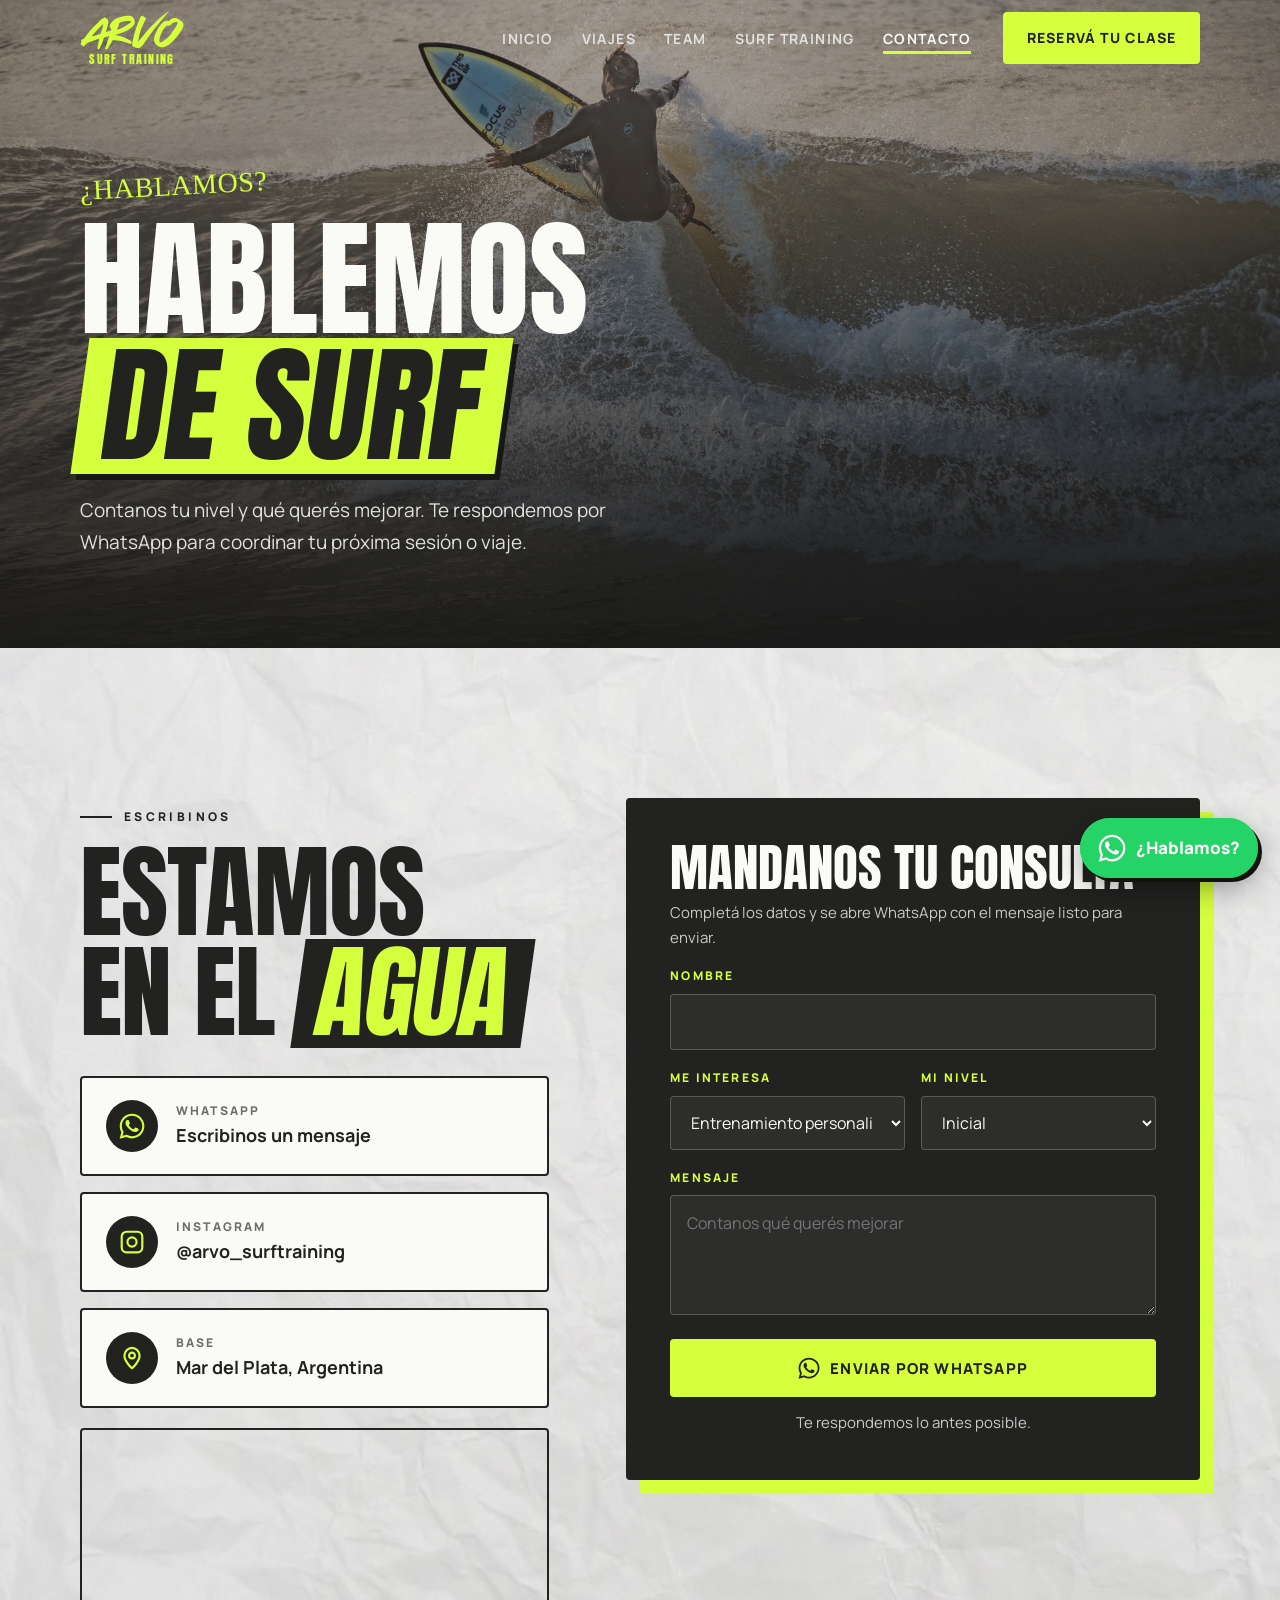
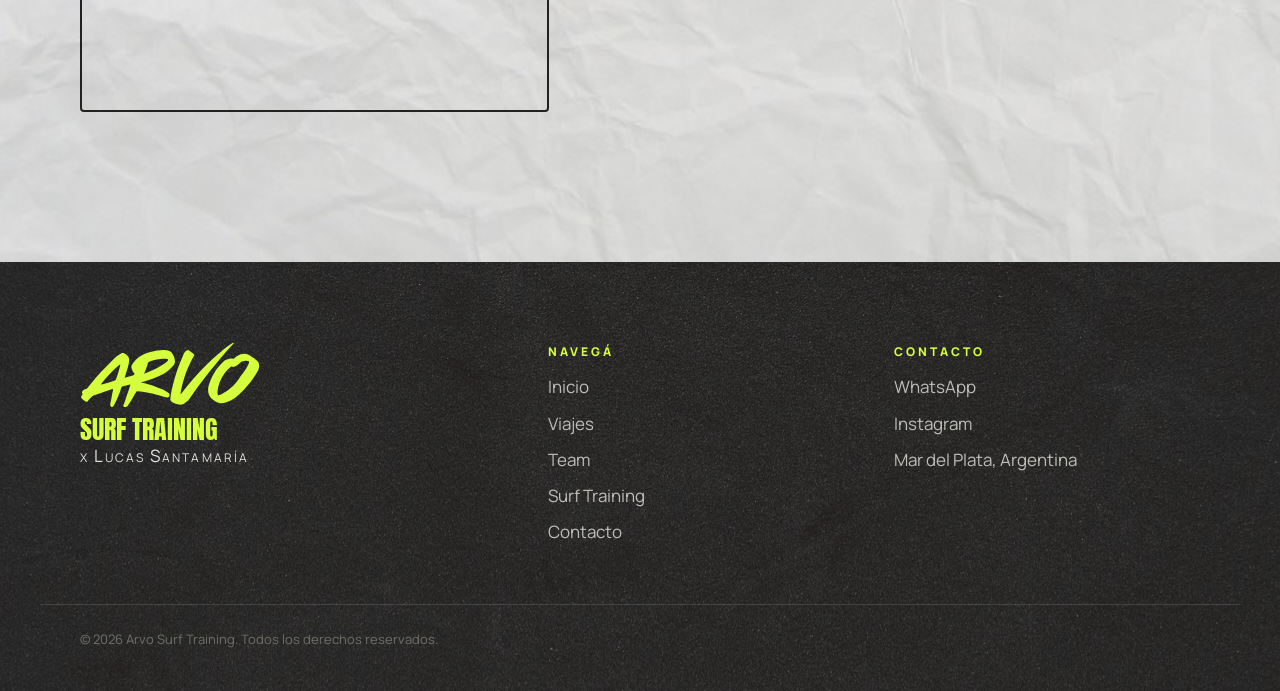
==== commit e873032b: "Agregar link de Instagram de Arvo Co-Authored-By: Claude Opus 5.5 <noreply@anthropic.com>" ====
--- a/contacto.html
+++ b/contacto.html
@@ -59,9 +59,9 @@
               <span class="contact-card__icon"><svg aria-hidden="true"><use href="#i-whatsapp"/></svg></span>
               <span><small>WhatsApp</small><strong>Escribinos un mensaje</strong></span>
             </a>
-            <a href="https://www.instagram.com/" target="_blank" rel="noopener" class="contact-card">
+            <a href="https://www.instagram.com/arvo_surftraining/" target="_blank" rel="noopener" class="contact-card">
               <span class="contact-card__icon"><svg aria-hidden="true"><use href="#i-instagram"/></svg></span>
-              <span><small>Instagram</small><strong>Seguinos</strong></span>
+              <span><small>Instagram</small><strong>@arvo_surftraining</strong></span>
             </a>
             <div class="contact-card">
               <span class="contact-card__icon"><svg aria-hidden="true"><use href="#i-pin"/></svg></span>
@@ -136,7 +136,7 @@
         <p class="footer__title">Contacto</p>
         <ul>
           <li><a href="#" class="js-whatsapp">WhatsApp</a></li>
-          <li><a href="https://www.instagram.com/" target="_blank" rel="noopener">Instagram</a></li>
+          <li><a href="https://www.instagram.com/arvo_surftraining/" target="_blank" rel="noopener">Instagram</a></li>
           <li>Mar del Plata, Argentina</li>
         </ul>
       </div>
